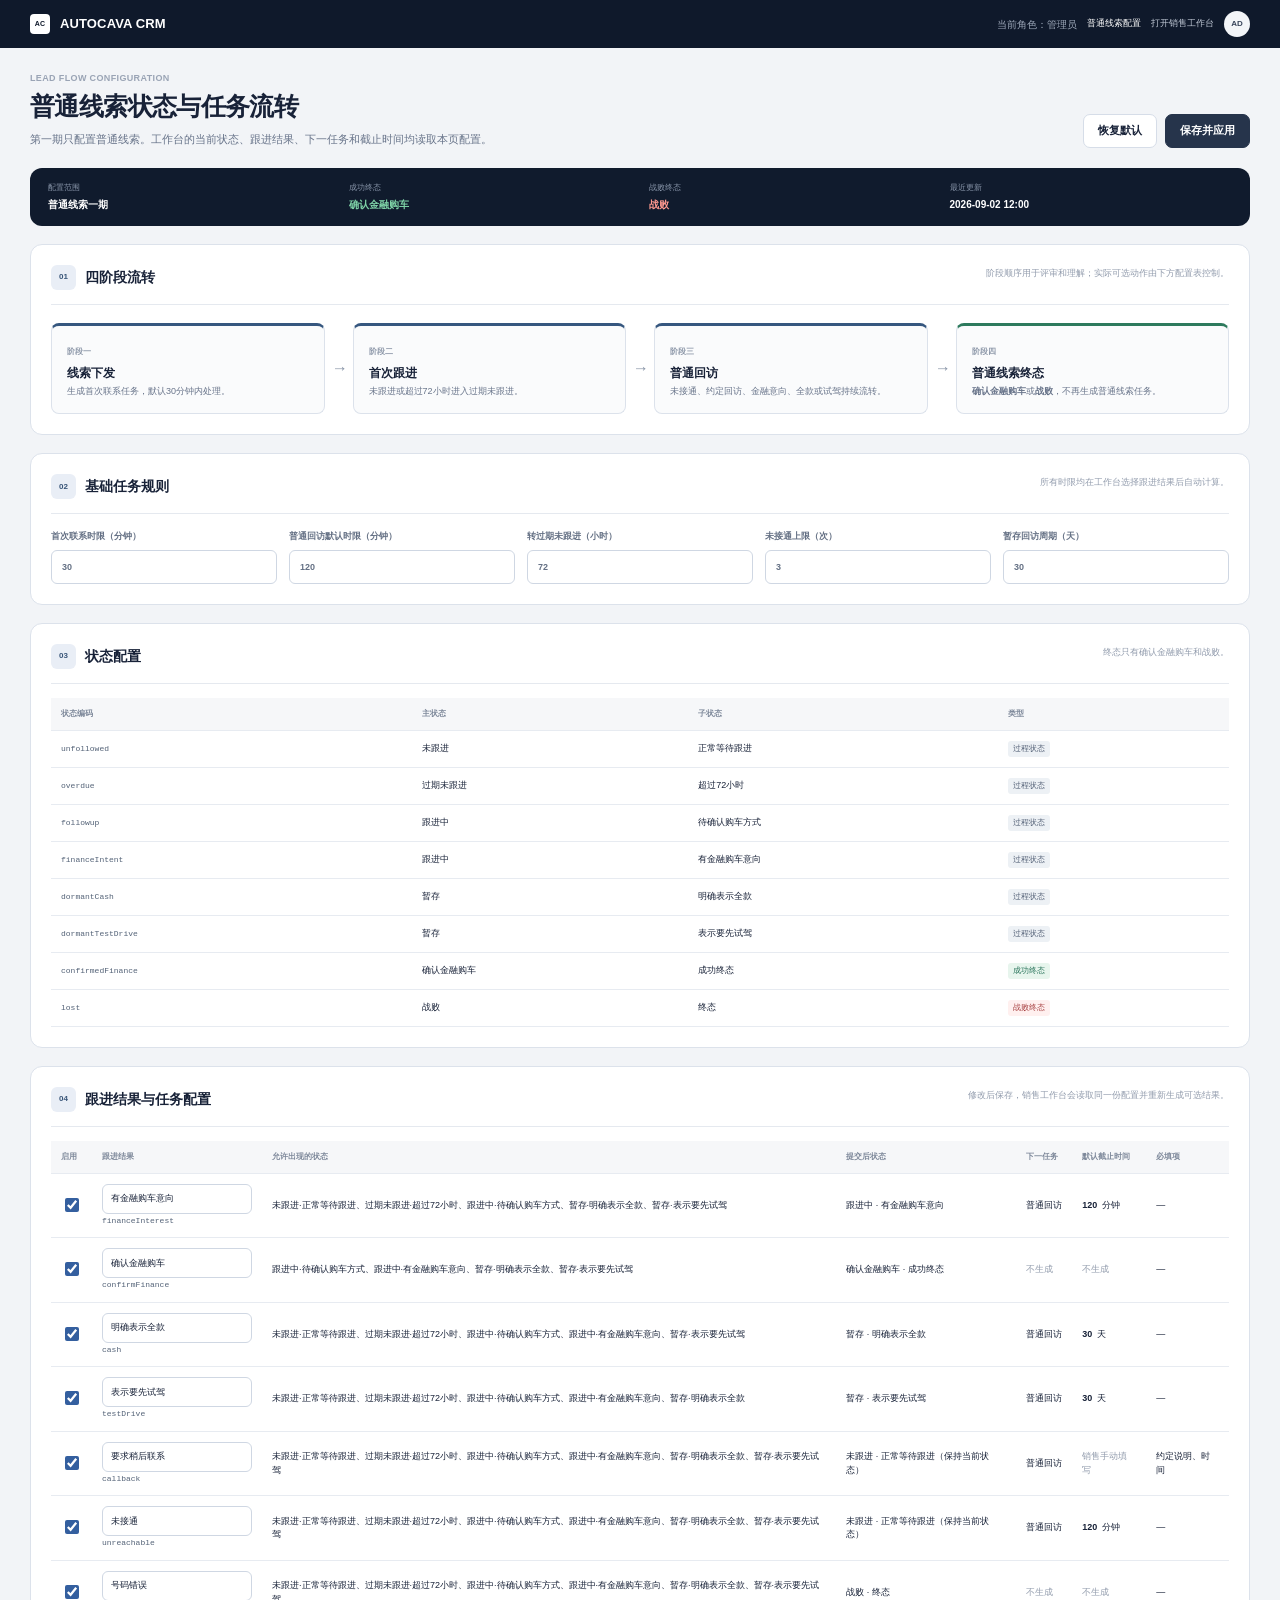
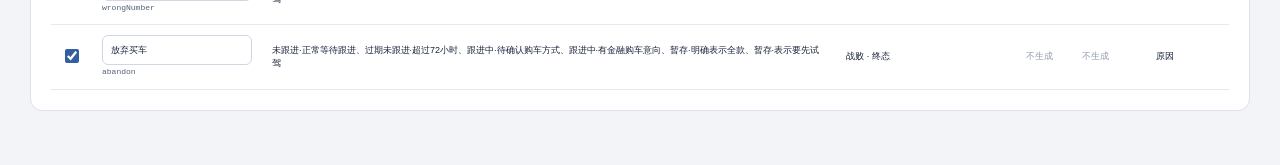
==== admin-config.html @ ce2423ae "普通线索配置与工作台联动" ====
<!doctype html>
<html lang="zh-CN">
<head>
  <meta charset="UTF-8">
  <meta name="viewport" content="width=device-width, initial-scale=1.0">
  <meta name="description" content="普通线索状态与任务流转配置">
  <title>普通线索流转配置</title>
  <link rel="stylesheet" href="styles.css?v=20260902-2">
  <link rel="stylesheet" href="admin-config.css?v=20260902-2">
</head>
<body>
  <header class="topbar">
    <a class="brand" href="index.html"><span class="brand-mark">AC</span><span>AUTOCAVA CRM</span></a>
    <div class="topbar-meta"><span>当前角色：管理员</span><a class="admin-link active" href="admin-config.html">普通线索配置</a><a class="admin-link" href="index.html">打开销售工作台</a><span class="account-avatar">AD</span></div>
  </header>
  <main class="config-shell">
    <section class="config-heading">
      <div><p class="eyebrow">LEAD FLOW CONFIGURATION</p><h1>普通线索状态与任务流转</h1><p>第一期只配置普通线索。工作台的当前状态、跟进结果、下一任务和截止时间均读取本页配置。</p></div>
      <div class="config-actions"><button class="button secondary" id="resetConfig" type="button">恢复默认</button><button class="button primary" id="saveConfig" type="button">保存并应用</button></div>
    </section>

    <section class="scope-strip"><div><span>配置范围</span><strong id="configScope">普通线索一期</strong></div><div><span>成功终态</span><strong class="success-text">确认金融购车</strong></div><div><span>战败终态</span><strong class="danger-text">战败</strong></div><div><span>最近更新</span><strong id="updatedAt">—</strong></div></section>

    <section class="config-panel">
      <div class="config-panel-heading"><div><span class="section-index">01</span><h2>四阶段流转</h2></div><p>阶段顺序用于评审和理解；实际可选动作由下方配置表控制。</p></div>
      <div class="stage-flow">
        <article><span>阶段一</span><h3>线索下发</h3><p>生成首次联系任务，默认30分钟内处理。</p></article><i>↓</i>
        <article><span>阶段二</span><h3>首次跟进</h3><p>未跟进或超过72小时进入过期未跟进。</p></article><i>↓</i>
        <article><span>阶段三</span><h3>普通回访</h3><p>未接通、约定回访、金融意向、全款或试驾持续流转。</p></article><i>↓</i>
        <article><span>阶段四</span><h3>普通线索终态</h3><p><b>确认金融购车</b>或<b>战败</b>，不再生成普通线索任务。</p></article>
      </div>
    </section>

    <section class="config-panel">
      <div class="config-panel-heading"><div><span class="section-index">02</span><h2>基础任务规则</h2></div><p>所有时限均在工作台选择跟进结果后自动计算。</p></div>
      <div class="policy-grid">
        <label>首次联系时限（分钟）<input id="firstContactMinutes" type="number" min="1"></label>
        <label>普通回访默认时限（分钟）<input id="followUpMinutes" type="number" min="1"></label>
        <label>转过期未跟进（小时）<input id="overdueHours" type="number" min="1"></label>
        <label>未接通上限（次）<input id="unreachableLimit" type="number" min="1"></label>
        <label>暂存回访周期（天）<input id="dormantDays" type="number" min="1"></label>
      </div>
    </section>

    <section class="config-panel">
      <div class="config-panel-heading"><div><span class="section-index">03</span><h2>状态配置</h2></div><p>终态只有确认金融购车和战败。</p></div>
      <div class="table-wrap"><table class="config-table"><thead><tr><th>状态编码</th><th>主状态</th><th>子状态</th><th>类型</th></tr></thead><tbody id="stateRows"></tbody></table></div>
    </section>

    <section class="config-panel">
      <div class="config-panel-heading"><div><span class="section-index">04</span><h2>跟进结果与任务配置</h2></div><p>修改后保存，销售工作台会读取同一份配置并重新生成可选结果。</p></div>
      <div class="table-wrap"><table class="config-table rule-table"><thead><tr><th>启用</th><th>跟进结果</th><th>允许出现的状态</th><th>提交后状态</th><th>下一任务</th><th>默认截止时间</th><th>必填项</th></tr></thead><tbody id="ruleRows"></tbody></table></div>
    </section>
  </main>
  <div class="toast" id="adminToast" role="status" aria-live="polite"></div>
  <script src="flow-config.js?v=20260902-2"></script>
  <script src="admin-config.js?v=20260902-2"></script>
</body>
</html>
---- styles.css ----
:root{
  --ink:#182238;--muted:#8590a5;--line:#dce2eb;--soft:#f3f5f8;
  --panel:#fff;--navy:#0f192b;--navy-2:#2a3850;--blue:#345f9f;
  --green:#28735a;--red:#cf4b4b;--shadow:none
}
*{box-sizing:border-box}
body{margin:0;background:#f2f4f7;color:var(--ink);font-family:Inter,-apple-system,BlinkMacSystemFont,"Segoe UI","PingFang SC","Microsoft YaHei",sans-serif;font-size:12px;line-height:1.5}
button,input,select,textarea{font:inherit;color:inherit}
button{cursor:pointer}
button:focus-visible,input:focus-visible,select:focus-visible,textarea:focus-visible{outline:2px solid rgba(52,95,159,.25);outline-offset:2px}
.topbar{height:48px;padding:0 max(30px,calc((100vw - 1440px)/2));display:flex;align-items:center;justify-content:space-between;background:var(--navy);color:#fff;position:sticky;top:0;z-index:20}
.brand{display:flex;align-items:center;gap:10px;color:#fff;font-size:13px;font-weight:800;text-decoration:none;letter-spacing:.01em}
.brand-mark{width:20px;height:20px;border-radius:4px;display:grid;place-items:center;background:#fff;color:var(--navy);font-size:7px;font-weight:900}
.topbar-meta{display:flex;align-items:center;gap:10px;color:#9da8b9;font-size:10px}
.admin-link{color:#c2cad7;text-decoration:none;font-size:9px}.admin-link:hover{color:#fff}
.language-picker{display:flex;align-items:center;gap:6px;color:#9da8b9;font-size:9px}
.language-picker select{width:auto;height:27px;padding:0 24px 0 8px;border:1px solid #344158;border-radius:6px;background:#172238;color:#d9e0ea;font-size:9px}
.salesperson{color:#bdc6d4;font-weight:650}
.account-avatar{width:26px;height:26px;display:grid;place-items:center;border-radius:50%;background:#f3f5f8;color:#38445a;font-size:8px;font-weight:850}
.page-shell{max-width:1440px;margin:0 auto;padding:20px 30px 40px}
.page-heading{display:flex;align-items:flex-end;justify-content:space-between;gap:20px}
.eyebrow{margin:0 0 2px;color:#9aa4b5;font-size:9px;font-weight:700;letter-spacing:.04em}
.title-line{display:flex;align-items:center;gap:10px}
.page-heading h1{margin:0;font-size:24px;line-height:1.15;letter-spacing:-.025em}
.lead-id-chip{padding:3px 7px;border-radius:4px;background:#253249;color:#fff;font-size:9px;letter-spacing:.02em}
.today-task-count{padding-left:9px;border-left:1px solid #d8dde6;color:#8792a6;font-size:9px;font-weight:650}
.heading-copy{margin:5px 0 0;color:#68748a;font-size:11px}
.heading-actions{display:flex;gap:9px}
.button{min-height:34px;padding:0 14px;border:1px solid #d6dde8;border-radius:7px;background:#fff;font-size:11px;font-weight:750;transition:.15s ease}
.button:hover{border-color:#aeb9ca;box-shadow:0 4px 10px rgba(25,38,62,.06)}
.button.primary{background:#26344b;border-color:#26344b;color:#fff}
.button:disabled{cursor:not-allowed;opacity:.45;box-shadow:none}
.button.secondary{background:#fff}
.button.full{width:100%;margin-top:16px}
.button.watching{color:#284f88;border-color:#a9bad4;background:#f5f8fc}
.task-banner{margin-top:18px;min-height:74px;padding:14px 20px;display:flex;align-items:center;gap:14px;color:#fff;background:var(--navy);border-radius:12px}
.task-icon{width:34px;height:34px;border-radius:7px;background:var(--navy-2);display:grid;place-items:center;font-size:17px}
.task-main{min-width:280px}
.task-kicker{color:#9ca9bc;font-size:9px}
.status-badge{margin-left:4px;padding:2px 5px;border-radius:3px;background:#354d72;color:#dce8f7;font-size:8px;font-weight:750}
.task-main h2{margin:2px 0 0;font-size:16px}
.task-main p{display:none}
.task-facts{margin:0 0 0 auto;display:grid;grid-template-columns:minmax(112px,1fr)}
.task-facts dt{color:#8d9aaf;font-size:8px}
.task-facts dd{margin:1px 0 0;color:#fff;font-size:10px;font-weight:750;overflow-wrap:anywhere}
.workspace-grid{margin-top:18px;display:grid;grid-template-columns:minmax(0,1fr) minmax(0,1fr);gap:20px;align-items:start}
.left-column{display:grid;gap:18px}
.panel{background:var(--panel);border:1px solid var(--line);border-radius:12px;box-shadow:var(--shadow)}
.user-panel,.follow-panel,.activity-panel{padding:18px}
.panel-heading{display:flex;align-items:flex-start;justify-content:space-between;gap:16px}
.panel-heading h2,.activity-intro h2{margin:0;font-size:14px}
.panel-heading p:not(.eyebrow){margin:2px 0 0;color:#98a2b3;font-size:10px}
.text-button{padding:2px 0;border:0;border-bottom:1px solid #b8c0cd;background:none;color:#5f6b7f;font-size:10px}
.changed-badge{display:inline-flex;align-items:center;margin-left:5px;padding:2px 5px;border-radius:3px;background:#eef1f5;color:#657084;font-size:8px;vertical-align:middle}
.person-summary{margin-top:14px;display:flex;align-items:center;gap:12px;padding:0 0 14px;border-bottom:1px solid #e7ebf1}
.avatar{width:38px;height:38px;display:grid;place-items:center;border-radius:50%;border:1px solid #d6dde7;background:#f7f8fa;color:#627087;font-size:13px;font-weight:750}
.person-summary h3{margin:0;font-size:14px}
.person-summary p{margin:1px 0 0;color:#98a2b3;font-size:10px}
.order-status-row{margin-top:16px;padding:14px 0 0;display:flex;align-items:center;justify-content:space-between;gap:14px;border:0;border-top:1px solid #e7ebf1;border-radius:0;background:transparent}
.order-status-row>div{display:flex;align-items:center;gap:8px;min-width:0;flex-wrap:wrap}
.order-status-label{color:#7f8a9d;font-size:9px}
.order-status-badge{padding:3px 7px;border-radius:4px;background:#e9edf3;color:#536076;font-size:9px}
.order-status-badge[data-status="CREDIT_REVIEW"]{background:#fff4df;color:#8a5b17}
.order-status-badge[data-status="CONTRACT_SIGNED"],.order-status-badge[data-status="WAITING_DISBURSEMENT"]{background:#eaf1fb;color:#355d91}
.order-status-badge[data-status="DISBURSEMENT_SUCCESS"],.order-status-badge[data-status="VEHICLE_DELIVERED"]{background:#e9f5ef;color:#28735a}
.order-status-row small{color:#98a2b3;font-size:8px}
.button.compact{min-height:28px;padding:0 10px;font-size:9px;white-space:nowrap}
.info-sections{display:grid;gap:8px;margin-top:14px}
.info-section h3{display:none}
.info-grid{display:grid;grid-template-columns:repeat(3,minmax(0,1fr));gap:11px 16px;margin:0}
.info-grid div{min-width:0}
.info-grid .wide{grid-column:auto}
.info-grid dt{color:#9aa5b6;font-size:9px}
.info-grid dd{margin:2px 0 0;font-size:11px;font-weight:700;overflow-wrap:anywhere}
.follow-heading{align-items:flex-start;padding-bottom:12px;border-bottom:1px solid #e6eaf0}
.task-group-label{display:inline-flex;align-items:center;padding:3px 6px;border-radius:3px;background:#eef1f5;color:#5c687c;font-size:8px;font-weight:750;white-space:nowrap}
.field-label{display:block;margin:15px 0 6px;color:#667287;font-size:10px;font-weight:750}
.select-control,input,textarea{width:100%;border:1px solid #cfd7e3;border-radius:6px;background:#fff}
.select-control,input{height:34px;padding:0 10px}
.select-control{font-size:10px;font-weight:700}
.current-state{margin-top:9px;display:flex;align-items:center;gap:8px;color:#8b96a8;font-size:9px}
.current-state strong{color:#263249;font-size:10px}
.attempt-count{margin-left:auto}
.result-fieldset{margin:16px 0 0;padding:0;border:0}
.result-fieldset legend{margin-bottom:8px;font-size:10px;font-weight:800}
.result-fieldset legend span,.field-row label span,.two-field-row label span{color:var(--red)}
.result-list{display:grid;gap:7px}
.result-empty{padding:18px;border:1px dashed #d4dbe6;border-radius:7px;color:#8d98aa;text-align:center}
.result-option{display:grid;grid-template-columns:16px minmax(0,1fr) auto;gap:9px;align-items:center;padding:9px 11px;border:1px solid #dce2eb;border-radius:6px;cursor:pointer;transition:.12s ease}
.result-option:hover{border-color:#aab6c7}
.result-option.selected{border-color:#3c4f6d;background:#fafbfc;box-shadow:none}
.result-option input{width:13px;height:13px;margin:0;accent-color:#3b4d69}
.result-copy strong,.result-copy small{display:block}
.result-copy strong{font-size:10px}
.result-copy small{margin-top:1px;color:#9ca6b6;font-size:9px}
.result-deadline{color:#8d98aa;font-size:9px;text-align:right}
.dynamic-fields{margin-top:14px}
.field-row{display:grid;grid-template-columns:120px minmax(0,1fr);align-items:center;gap:10px}
.field-row small{grid-column:2;color:#9aa4b4;font-size:8px}
.field-row label,.two-field-row label{display:block;color:#657185;font-size:9px;font-weight:700}
.two-field-row{display:grid;grid-template-columns:1fr 1fr;gap:12px}
.two-field-row label{margin-bottom:5px}
.execution-preview{margin-top:13px;padding:10px;display:grid;grid-template-columns:1fr 1fr;gap:10px;background:#f2f4f7;border-radius:6px}
.execution-preview div{display:grid;gap:2px}
.execution-preview span{color:#8994a6;font-size:8px}
.execution-preview strong{font-size:9px}
.activity-panel{position:sticky;top:66px;min-height:460px;max-height:calc(100vh - 86px);overflow:auto}
.tabs{display:flex;align-items:center;gap:20px;border-bottom:1px solid var(--line)}
.tab{position:relative;padding:0 0 11px;border:0;background:none;color:#9ba5b5;font-size:11px;font-weight:750}
.tab.active{color:#1d2940}
.tab.active:after{content:"";position:absolute;left:0;right:0;bottom:-1px;height:2px;background:#25344d}
.tab span{min-width:18px;padding:2px 5px;border-radius:999px;background:#edf0f4;color:#7d899b;font-size:8px}
.activity-intro{margin:15px 0 12px}
.activity-intro h2{font-size:12px}
.activity-intro p{margin:2px 0 0;color:#a0a9b8;font-size:9px}
.timeline{list-style:none;margin:0;padding:0}
.timeline li{position:relative;padding:0 0 14px 18px}
.timeline li:last-child{padding-bottom:0}
.timeline li:before{content:"";position:absolute;left:1px;top:5px;width:6px;height:6px;border-radius:50%;background:#d8dee8}
.timeline-time{color:#29364d;font-size:10px;font-weight:750}
.timeline-title{margin-top:1px;font-size:10px;font-weight:750}
.timeline-detail{margin-top:2px;color:#5f6b7e;font-size:9px;line-height:1.55;overflow-wrap:anywhere}
.timeline-operator{margin-top:2px;color:#a0a9b7;font-size:8px}
.note-form{padding:10px;margin-bottom:14px;background:#f4f6f8;border-radius:6px}
.note-form label{display:block;margin-bottom:5px;font-size:9px;font-weight:750}
.note-form textarea{padding:8px 10px;resize:vertical}
.note-form .button{margin-top:7px;min-height:30px}
.notes .timeline-title{display:none}
.edit-dialog{width:min(780px,calc(100vw - 32px));padding:0;border:0;border-radius:12px;box-shadow:0 28px 70px rgba(15,25,45,.25)}
.edit-dialog::backdrop{background:rgba(17,28,48,.55)}
.edit-dialog form{padding:22px}
.dialog-heading{display:flex;justify-content:space-between;align-items:flex-start}
.dialog-heading h2{margin:0;font-size:18px}
.icon-button{border:0;background:none;font-size:22px;color:var(--muted)}
.dialog-tip{padding:10px 12px;background:#f3f6fb;border-radius:7px;color:#657188}
.edit-tabs{display:flex;gap:22px;margin-top:16px;border-bottom:1px solid #dfe4ec}
.edit-tab{position:relative;padding:0 2px 10px;border:0;background:none;color:#8b96a8;font-size:11px;font-weight:750}
.edit-tab.active{color:#1c2940}
.edit-tab.active:after{content:"";position:absolute;left:0;right:0;bottom:-1px;height:2px;background:#25344d}
.edit-tab span{margin-left:3px;padding:1px 5px;border-radius:999px;background:#edf0f4;color:#7b8799;font-size:8px}
.edit-tab-panel{min-height:235px;padding-top:16px}
.readonly-notice,.current-notice{margin-bottom:14px;padding:10px 12px;border-radius:7px;background:#f5f7fa;color:#687489;font-size:10px}
.current-notice{display:flex;align-items:center;justify-content:space-between;gap:12px}
.current-notice strong{color:#263249}
.current-notice span{color:#929cad}
.original-grid{display:grid;grid-template-columns:1fr 1fr;gap:12px 14px;margin:0}
.original-grid div{padding:10px 12px;border:1px solid #e0e5ed;border-radius:7px;background:#fafbfc}
.original-grid dt{color:#929cad;font-size:9px}
.original-grid dd{margin:3px 0 0;color:#263249;font-size:11px;font-weight:700}
.edit-grid{display:grid;grid-template-columns:1fr 1fr;gap:13px;margin-top:16px}
.edit-grid label{display:block;margin-bottom:5px;font-weight:700}
.edit-grid select{width:100%;height:34px;padding:0 10px;border:1px solid #cfd7e3;border-radius:6px;background:#fff}
.edit-grid input[readonly]{background:#f4f6f9;color:#69758a;cursor:not-allowed}
.edit-grid small{display:block;margin-top:4px;color:#929cad;font-size:8px}
.history-heading{display:flex;align-items:center;justify-content:space-between;padding-bottom:10px;border-bottom:1px solid #e6eaf0}
.history-heading span{color:#96a0b0;font-size:9px}
.edit-history-list{list-style:none;max-height:250px;margin:0;padding:0;overflow:auto}
.edit-history-item{padding:12px 0;border-bottom:1px solid #edf0f4}
.edit-history-item:last-child{border-bottom:0}
.edit-history-meta{display:flex;align-items:center;justify-content:space-between;gap:10px;color:#8c97a8;font-size:9px}
.edit-history-operator{color:#667287;font-weight:650}
.edit-history-change{margin-top:7px;display:grid;gap:5px}
.edit-history-change div{display:grid;grid-template-columns:68px 1fr;gap:8px;font-size:10px}
.edit-history-change span{color:#8f99aa}
.edit-history-change strong{font-weight:650;overflow-wrap:anywhere}
.edit-history-empty{padding:52px 0;text-align:center;color:#9aa4b4}
.dialog-actions{display:flex;justify-content:flex-end;gap:9px;margin-top:20px}
.order-dialog{width:min(620px,calc(100vw - 32px))}
.order-editor{display:grid;grid-template-columns:1fr 1fr;gap:14px;margin-top:16px}
.order-current,.order-editor>div:last-child{padding:12px;border:1px solid #e0e5ed;border-radius:7px;background:#fafbfc}
.order-current{display:grid;gap:3px}
.order-current span,.order-editor label{color:#7f8a9d;font-size:9px;font-weight:700}
.order-current strong{font-size:12px}
.order-current small{color:#98a2b3;font-size:8px}
.order-editor label{display:block;margin-bottom:6px}
.order-editor select{width:100%;height:34px;padding:0 10px;border:1px solid #cfd7e3;border-radius:6px;background:#fff}
.order-history-heading{margin-top:18px;padding-bottom:9px;display:flex;align-items:center;justify-content:space-between;gap:12px;border-bottom:1px solid #e4e8ef}
.order-history-heading strong{font-size:11px}
.order-history-heading span{color:#96a0b0;font-size:8px}
.order-history-list{list-style:none;max-height:190px;margin:0;padding:0;overflow:auto}
.order-history-item{padding:11px 0;border-bottom:1px solid #edf0f4}
.order-history-item:last-child{border-bottom:0}
.order-history-main{display:flex;align-items:center;gap:7px;font-size:10px}
.order-history-main span{color:#97a1b1}
.order-history-meta{margin-top:3px;color:#8d98a9;font-size:8px}
.order-history-empty{padding:34px 0;text-align:center;color:#9aa4b4;font-size:10px}
.toast{position:fixed;left:50%;bottom:22px;z-index:50;transform:translate(-50%,20px);padding:10px 15px;border-radius:7px;background:#172237;color:#fff;box-shadow:0 12px 30px rgba(16,28,48,.25);opacity:0;pointer-events:none;transition:.2s ease}
.toast.show{opacity:1;transform:translate(-50%,0)}
[hidden]{display:none!important}
@media(max-width:1080px){
  .page-shell{padding:18px 24px 36px}
  .task-facts{gap:14px}
  .user-panel,.follow-panel,.activity-panel{padding:16px}
  .info-grid{gap:10px 12px}
}
@media(max-width:900px){
  .workspace-grid{grid-template-columns:1fr}
  .activity-panel{position:static;max-height:none;min-height:0}
  .task-main{min-width:220px}
}
@media(max-width:640px){
  .topbar{height:48px;padding:0 14px}
  .account-label{display:none}
  .language-picker>span{display:none}
  .page-shell{padding:16px 12px 32px}
  .page-heading{display:block}
  .title-line{flex-wrap:wrap}
  .page-heading h1{font-size:21px}
  .heading-actions{margin-top:13px}
  .heading-actions .button{flex:1}
  .task-banner{align-items:flex-start;flex-wrap:wrap}
  .task-icon{display:none}
  .task-main{min-width:0}
  .task-facts{width:100%;margin:0;padding-top:10px;border-top:1px solid rgba(255,255,255,.12);grid-template-columns:1fr 1fr}
  .task-facts div:first-child{grid-column:1/-1}
  .user-panel,.follow-panel,.activity-panel{padding:15px}
  .info-grid{grid-template-columns:1fr 1fr}
  .person-summary{flex-wrap:wrap}
  .result-option{grid-template-columns:16px minmax(0,1fr)}
  .result-deadline{grid-column:2;text-align:left}
  .field-row,.two-field-row,.execution-preview,.edit-grid,.original-grid,.order-editor{grid-template-columns:1fr}
  .field-row small{grid-column:1}
  .edit-tab-panel{min-height:0}
  .current-notice{align-items:flex-start;flex-direction:column}
  .edit-history-change div{grid-template-columns:1fr}
  .dialog-actions .button{flex:1}
  .order-status-row{align-items:flex-start;flex-direction:column}
  .order-history-heading{align-items:flex-start;flex-direction:column}
}
@media(max-width:390px){
  .topbar-meta .salesperson{display:none}
  .info-grid{grid-template-columns:1fr}
}
@media(prefers-reduced-motion:reduce){*,*:before,*:after{scroll-behavior:auto!important;transition:none!important}}
---- admin-config.css ----
.config-shell{max-width:1440px;margin:0 auto;padding:24px 30px 54px}
.config-heading{display:flex;align-items:flex-end;justify-content:space-between;gap:24px}
.config-heading h1{margin:0;font-size:25px;letter-spacing:-.025em}
.config-heading p:not(.eyebrow){margin:6px 0 0;color:#68748a;font-size:11px}
.config-actions{display:flex;gap:8px}
.scope-strip{margin-top:20px;padding:14px 18px;display:grid;grid-template-columns:repeat(4,1fr);gap:18px;background:#101b2d;color:#fff;border-radius:12px}
.scope-strip div{display:grid;gap:3px}.scope-strip span{color:#8996aa;font-size:8px}.scope-strip strong{font-size:10px}.success-text{color:#7fd4a8}.danger-text{color:#ff9990}
.config-panel{margin-top:18px;padding:20px;background:#fff;border:1px solid #dce2eb;border-radius:12px}
.config-panel-heading{display:flex;align-items:flex-start;justify-content:space-between;gap:20px;padding-bottom:14px;border-bottom:1px solid #e5e9ef}
.config-panel-heading>div{display:flex;align-items:center;gap:9px}.config-panel-heading h2{margin:0;font-size:14px}.config-panel-heading p{margin:2px 0 0;color:#929cad;font-size:9px}
.section-index{display:grid;place-items:center;width:25px;height:25px;border-radius:6px;background:#e9eef6;color:#385578;font-size:8px;font-weight:850}
.stage-flow{margin-top:18px;display:grid;grid-template-columns:1fr 28px 1fr 28px 1fr 28px 1fr;align-items:stretch}
.stage-flow article{padding:15px;border:1px solid #dce2eb;border-top:3px solid #36577f;border-radius:8px;background:#fafbfc}.stage-flow article:last-child{border-top-color:#2d7a5d}.stage-flow article span{color:#8c97a8;font-size:8px;font-weight:800}.stage-flow h3{margin:5px 0 3px;font-size:12px}.stage-flow p{margin:0;color:#68748a;font-size:9px;line-height:1.55}.stage-flow i{display:grid;place-items:center;color:#8995a7;font-style:normal;font-size:16px;transform:rotate(-90deg)}
.policy-grid{margin-top:16px;display:grid;grid-template-columns:repeat(5,minmax(0,1fr));gap:12px}.policy-grid label{color:#657185;font-size:9px;font-weight:700}.policy-grid input{margin-top:6px}
.table-wrap{margin-top:14px;overflow:auto}.config-table{width:100%;border-collapse:collapse;min-width:760px}.config-table th,.config-table td{padding:10px;border-bottom:1px solid #e7ebf1;text-align:left;vertical-align:middle}.config-table th{color:#7c8799;background:#f6f7f9;font-size:8px;white-space:nowrap}.config-table td{font-size:9px}.config-table code{font-size:8px;color:#526176}.config-table input[type="text"],.config-table input[type="number"]{height:30px;padding:0 8px;font-size:9px}.config-table input[type="checkbox"]{width:14px;height:14px;accent-color:#345f9f}.rule-table td:nth-child(2){min-width:170px}.deadline-edit{display:flex;align-items:center;gap:5px}.deadline-edit input{width:74px!important}.muted-cell{color:#919bac}.terminal-chip{display:inline-flex;padding:2px 5px;border-radius:3px;background:#edf1f5;color:#536076;font-size:8px}.terminal-chip.success{background:#e7f5ed;color:#28735a}.terminal-chip.lost{background:#fff0ef;color:#a74141}
.admin-link{color:#c2cad7;text-decoration:none;font-size:9px}.admin-link:hover,.admin-link.active{color:#fff}
@media(max-width:980px){.scope-strip{grid-template-columns:1fr 1fr}.policy-grid{grid-template-columns:1fr 1fr}.stage-flow{grid-template-columns:1fr}.stage-flow i{height:25px;transform:none}}
@media(max-width:640px){.config-shell{padding:16px 12px 36px}.config-heading{display:block}.config-actions{margin-top:14px}.config-actions .button{flex:1}.scope-strip,.policy-grid{grid-template-columns:1fr}.config-panel{padding:15px}.config-panel-heading{display:block}.config-panel-heading p{margin-top:8px}.topbar .admin-link:first-of-type{display:none}}
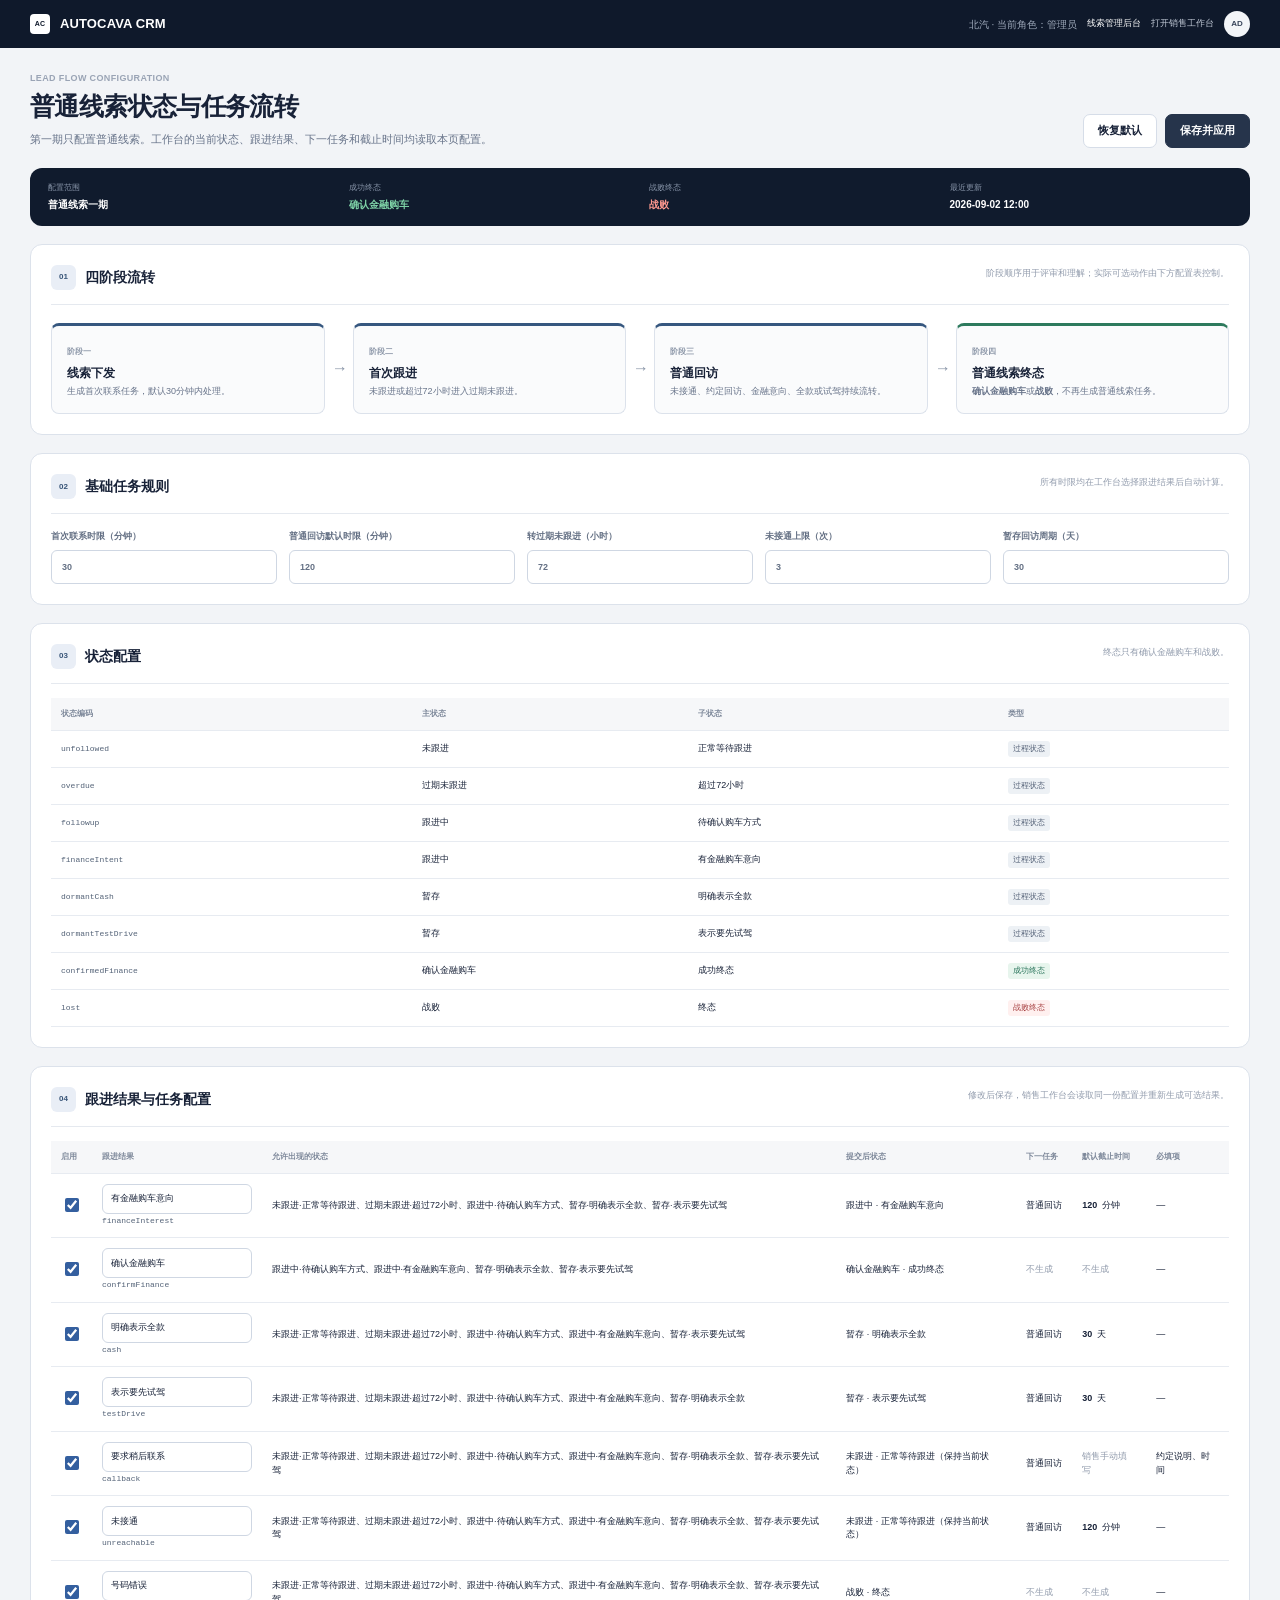
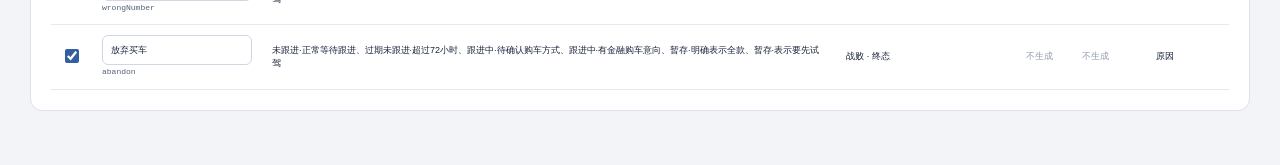
==== commit d543c1eb: "admin added" ====
--- a/admin-config.html
+++ b/admin-config.html
@@ -11,7 +11,7 @@
 <body>
   <header class="topbar">
     <a class="brand" href="index.html"><span class="brand-mark">AC</span><span>AUTOCAVA CRM</span></a>
-    <div class="topbar-meta"><span>当前角色：管理员</span><a class="admin-link active" href="admin-config.html">普通线索配置</a><a class="admin-link" href="index.html">打开销售工作台</a><span class="account-avatar">AD</span></div>
+    <div class="topbar-meta"><span>北汽 · 当前角色：管理员</span><a class="admin-link active" href="admin.html">线索管理后台</a><a class="admin-link" href="index.html">打开销售工作台</a><span class="account-avatar">AD</span></div>
   </header>
   <main class="config-shell">
     <section class="config-heading">
